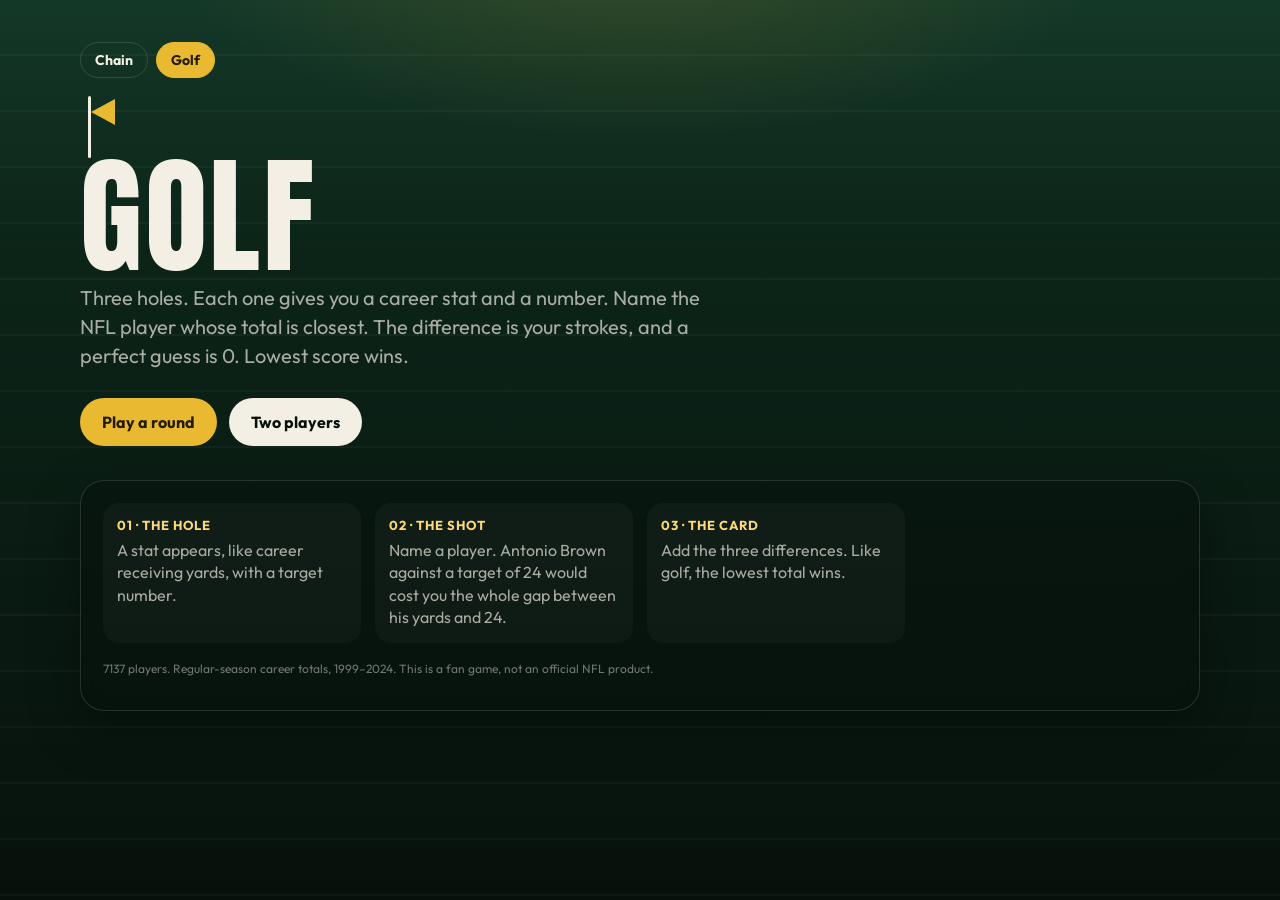
==== golf.html @ 33eace84 "Add NFL Golf so the site has a three-hole career-stat game. Co-authored-by: Cursor <cursoragent@curs" ====
<!DOCTYPE html>
<html lang="en">
  <head>
    <meta charset="UTF-8" />
    <meta name="viewport" content="width=device-width, initial-scale=1" />
    <meta name="theme-color" content="#07110c" />
    <title>NFL Golf</title>
    <link rel="preconnect" href="https://fonts.googleapis.com" />
    <link rel="preconnect" href="https://fonts.gstatic.com" crossorigin />
    <link
      href="https://fonts.googleapis.com/css2?family=Anton&family=Outfit:wght@400;500;600;700&display=swap"
      rel="stylesheet"
    />
    <link rel="stylesheet" href="css/styles.css?v=golf1" />
  </head>
  <body>
    <div id="app"></div>
    <script src="js/golf-stats.js?v=golf1"></script>
    <script src="js/golf.js?v=golf1"></script>
  </body>
</html>
---- css/styles.css ----
:root {
  --ink: #07110c;
  --field: #123524;
  --field-2: #0c2418;
  --paper: #f4efe4;
  --paper-2: #e7e0d0;
  --gold: #e8b931;
  --gold-2: #ffd978;
  --mint: #8ee7b0;
  --red: #ff6b57;
  --muted: rgba(244, 239, 228, 0.68);
  --line: rgba(244, 239, 228, 0.14);
  --shadow: 0 18px 50px rgba(0, 0, 0, 0.35);
  --display: "Anton", Impact, sans-serif;
  --body: "Outfit", "Segoe UI", sans-serif;
}

* { box-sizing: border-box; }

html, body {
  margin: 0;
  min-height: 100%;
}

body {
  font-family: var(--body);
  color: var(--paper);
  background:
    radial-gradient(900px 420px at 50% -10%, rgba(232, 185, 49, 0.18), transparent 55%),
    repeating-linear-gradient(
      to bottom,
      transparent 0 54px,
      rgba(255, 255, 255, 0.035) 54px 56px
    ),
    linear-gradient(180deg, #143828 0%, var(--field-2) 28%, var(--ink) 100%);
  min-height: 100vh;
}

button, input { font-family: inherit; }

button { cursor: pointer; }

#app { min-height: 100vh; }

.wrap {
  width: min(1120px, calc(100% - 32px));
  margin: 0 auto;
}

.home {
  padding: 42px 0 64px;
}

.brand {
  display: flex;
  align-items: center;
  gap: 14px;
}

.ball {
  width: 54px;
  height: 34px;
  border-radius: 50%;
  background: radial-gradient(circle at 35% 40%, #fff, #d7d1c4 55%, #b7ad9b);
  position: relative;
  box-shadow: inset 0 -6px 0 rgba(0, 0, 0, 0.08), 0 8px 16px rgba(0, 0, 0, 0.25);
}

.ball::before,
.ball::after {
  content: "";
  position: absolute;
  left: 50%;
  top: 4px;
  bottom: 4px;
  width: 2px;
  background: #6d6456;
  transform: translateX(-50%);
}

.ball::after {
  width: 18px;
  height: 2px;
  top: 50%;
  bottom: auto;
  background: transparent;
  box-shadow: -6px 0 0 #6d6456, 6px 0 0 #6d6456;
}

.eyebrow {
  letter-spacing: 0.22em;
  text-transform: uppercase;
  font-size: 12px;
  font-weight: 700;
  color: var(--gold-2);
  margin: 0 0 4px;
}

h1, h2, .num, .display {
  font-family: var(--display);
  font-weight: 400;
  letter-spacing: 0.02em;
  margin: 0;
}

h1 {
  font-size: clamp(72px, 12vw, 128px);
  line-height: 0.82;
}

.lede {
  max-width: 640px;
  font-size: 20px;
  line-height: 1.45;
  color: var(--muted);
  margin: 14px 0 0;
}

.mode-row, .setup-actions, .overlay-actions {
  display: flex;
  flex-wrap: wrap;
  gap: 12px;
  margin-top: 28px;
}

.btn {
  border: 0;
  border-radius: 999px;
  padding: 14px 22px;
  font-size: 16px;
  font-weight: 700;
  background: var(--paper);
  color: var(--ink);
  transition: transform 0.15s ease, background 0.15s ease;
}

.btn:hover { transform: translateY(-1px); }

.btn.primary {
  background: var(--gold);
  color: #241b04;
}

.btn.ghost {
  background: transparent;
  color: var(--paper);
  border: 1px solid var(--line);
}

.btn.danger {
  background: transparent;
  color: #ffd0c8;
  border: 1px solid rgba(255, 107, 87, 0.45);
}

.btn:disabled {
  opacity: 0.45;
  cursor: default;
  transform: none;
}

.panel {
  margin-top: 34px;
  background: rgba(7, 17, 12, 0.55);
  border: 1px solid var(--line);
  border-radius: 24px;
  padding: 22px;
  box-shadow: var(--shadow);
  backdrop-filter: blur(8px);
}

.steps {
  display: grid;
  grid-template-columns: repeat(4, 1fr);
  gap: 14px;
  margin: 0;
  padding: 0;
  list-style: none;
}

.steps li {
  background: rgba(255, 255, 255, 0.03);
  border-radius: 16px;
  padding: 14px;
  min-height: 128px;
}

.steps strong {
  display: block;
  color: var(--gold-2);
  font-size: 13px;
  letter-spacing: 0.08em;
  text-transform: uppercase;
  margin-bottom: 6px;
}

.steps p { margin: 0; color: var(--muted); line-height: 1.4; }

.example-label {
  margin: 22px 0 10px;
  color: var(--muted);
}

.chain {
  display: flex;
  gap: 0;
  overflow-x: auto;
  padding: 8px 4px 16px;
  scroll-snap-type: x proximity;
}

.chain.demo { overflow-x: auto; }
.chain.demo .linkball { width: 168px; height: 168px; flex-basis: 168px; }
.chain.demo .digits { font-size: 84px; }

.chain::-webkit-scrollbar { height: 8px; }
.chain::-webkit-scrollbar-thumb { background: rgba(232, 185, 49, 0.45); border-radius: 99px; }

.join {
  width: 28px;
  flex: 0 0 28px;
  align-self: center;
  height: 8px;
  background: linear-gradient(90deg, var(--gold), var(--gold-2));
  position: relative;
}

.join::before,
.join::after {
  content: "";
  position: absolute;
  top: 50%;
  width: 10px;
  height: 10px;
  border: 2px solid var(--gold-2);
  border-radius: 3px;
  transform: translateY(-50%) rotate(45deg);
  background: var(--ink);
}

.join::before { left: -2px; }
.join::after { right: -2px; }

.linkball {
  scroll-snap-align: center;
  width: 210px;
  height: 210px;
  flex: 0 0 210px;
  container-type: size;
  border-radius: 50%;
  position: relative;
  overflow: hidden;
  display: grid;
  place-items: center;
  background:
    radial-gradient(circle at 50% 35%, rgba(255, 255, 255, 0.16), transparent 58%),
    #163028;
  box-shadow: var(--shadow), inset 0 0 0 3px rgba(244, 239, 228, 0.12);
}

.linkball.now {
  box-shadow: var(--shadow), inset 0 0 0 4px var(--gold);
  transform: translateY(-4px);
}

.linkball.name { background: radial-gradient(circle at 50% 32%, #245c40, #0c1c16 72%); }

.linkball.numeral { background: radial-gradient(circle at 50% 32%, #245c40, #0c1c16 72%); }

.linkball.club { background: radial-gradient(circle at 50% 42%, #1c2c38, #101820 70%); }

.linkball .who {
  margin: 0;
  width: 82%;
  height: auto;
  padding: 0;
  display: flex;
  flex-direction: column;
  align-items: center;
  justify-content: center;
  gap: 1px;
  text-align: center;
  font-family: var(--display);
  font-size: 20cqmin;
  font-weight: 400;
  letter-spacing: 0.02em;
  line-height: 0.9;
  text-transform: uppercase;
  color: var(--paper);
}

.linkball .who span { display: block; max-width: 100%; }
.linkball .who.mid { font-size: 15cqmin; }
.linkball .who.small { font-size: 12cqmin; letter-spacing: 0.01em; }

.linkball .digits {
  margin: 0;
  font-family: var(--display);
  font-size: 112px;
  line-height: 0.8;
  color: var(--gold-2);
  text-shadow: 0 8px 0 rgba(0, 0, 0, 0.28);
}

.linkball .digits.tens { font-size: 92px; }

.linkball .crest {
  width: 72%;
  height: 72%;
  object-fit: contain;
}

.linkball .mug {
  width: 100%;
  height: 100%;
  object-fit: cover;
  object-position: center 18%;
}

.linkball .caption {
  position: absolute;
  left: 16%;
  right: 16%;
  bottom: 12%;
  margin: 0;
  padding: 0;
  display: flex;
  flex-direction: column;
  align-items: center;
  color: var(--paper);
  text-align: center;
  font-size: 8cqmin;
  font-weight: 700;
  line-height: 1.05;
  text-shadow: 0 1px 2px #000, 0 0 8px #000;
}

.linkball .caption span { display: block; max-width: 100%; }

.linkball.no-photo .mug { display: none; }

.chain-score { min-width: 132px; }
.chain-score strong { font-size: 36px; }

.board {
  min-height: 100vh;
  display: flex;
  flex-direction: column;
  padding: 18px 0 28px;
}

.topbar, .play-row, .name-row {
  display: flex;
  align-items: center;
  justify-content: space-between;
  gap: 12px;
}

.scores {
  display: flex;
  gap: 8px;
  align-items: center;
}

.score {
  background: rgba(7, 17, 12, 0.55);
  border: 1px solid var(--line);
  border-radius: 14px;
  padding: 8px 12px;
  min-width: 112px;
}

.score.on { border-color: var(--gold); }

.score span { display: block; color: var(--muted); font-size: 12px; }

.score strong {
  font-family: var(--display);
  font-size: 28px;
  font-weight: 400;
}

.clock {
  width: 74px;
  height: 74px;
  border-radius: 50%;
  display: grid;
  place-items: center;
  background: rgba(7, 17, 12, 0.7);
  border: 3px solid var(--gold);
  font-family: var(--display);
  font-size: 32px;
}

.clock.hot {
  border-color: var(--red);
  color: #ffd0c8;
  animation: pulse 0.8s ease-in-out infinite;
}

.clock.off { font-size: 28px; }

@keyframes pulse {
  50% { transform: scale(1.04); }
}

.prompt-block { margin: 18px 0 6px; }

.prompt-block h2 {
  font-family: var(--body);
  font-weight: 700;
  font-size: clamp(26px, 4vw, 40px);
  letter-spacing: 0;
  line-height: 1.15;
}

.turn-name { color: var(--gold-2); }

.msg {
  min-height: 24px;
  margin: 8px 0 0;
  font-weight: 700;
}

.msg.bad { color: #ffb1a6; }
.msg.good { color: var(--mint); }

.play-row { align-items: flex-start; margin-top: 8px; }

.search {
  position: relative;
  flex: 1;
}

.search input {
  width: 100%;
  border: 0;
  border-radius: 16px;
  padding: 16px 18px;
  font-size: 18px;
  background: var(--paper);
  color: var(--ink);
  outline: 3px solid transparent;
}

.search input:focus { outline-color: var(--gold); }

.suggestions {
  position: absolute;
  z-index: 5;
  left: 0;
  right: 0;
  top: calc(100% + 6px);
  background: var(--paper);
  color: var(--ink);
  border-radius: 16px;
  overflow: hidden;
  box-shadow: var(--shadow);
}

.suggestions button {
  width: 100%;
  text-align: left;
  border: 0;
  background: transparent;
  padding: 12px 14px;
  display: flex;
  justify-content: space-between;
  gap: 12px;
  font-size: 16px;
}

.suggestions button.on, .suggestions button:hover { background: #efe6d1; }

.suggestions small { color: #5d564b; }

.icon-btn {
  width: 44px;
  height: 44px;
  border-radius: 50%;
  border: 1px solid var(--line);
  background: rgba(7, 17, 12, 0.45);
  color: var(--paper);
}

.hero-card { margin-top: 8px; }

.setup, .overlay {
  width: min(720px, calc(100% - 32px));
  margin: 48px auto;
}

.field {
  display: flex;
  flex-direction: column;
  gap: 6px;
  margin-bottom: 14px;
}

.field span { font-size: 13px; letter-spacing: 0.08em; text-transform: uppercase; color: var(--gold-2); }

.choices { display: flex; flex-wrap: wrap; gap: 8px; }

.choices button {
  border-radius: 999px;
  border: 1px solid var(--line);
  background: transparent;
  color: var(--paper);
  padding: 10px 14px;
}

.choices button.on {
  background: var(--gold);
  color: #241b04;
  border-color: var(--gold);
}

.text-input, .setup input[type="text"] {
  border: 0;
  border-radius: 14px;
  padding: 12px 14px;
  font-size: 16px;
  background: var(--paper);
  color: var(--ink);
}

.overlay {
  position: fixed;
  inset: 0;
  background: rgba(5, 10, 8, 0.72);
  display: grid;
  place-items: center;
  padding: 20px;
  z-index: 20;
}

.sheet {
  width: min(560px, 100%);
  background: #10261b;
  border: 1px solid var(--line);
  border-radius: 24px;
  padding: 28px;
  box-shadow: var(--shadow);
}

.sheet h2 {
  font-size: clamp(40px, 8vw, 64px);
  line-height: 0.9;
  margin-bottom: 8px;
}

.sheet p { color: var(--muted); line-height: 1.45; }

.reveals {
  display: flex;
  flex-wrap: wrap;
  gap: 8px;
  margin: 12px 0 0;
  padding: 0;
  list-style: none;
}

.reveals li {
  background: rgba(232, 185, 49, 0.15);
  color: var(--gold-2);
  border-radius: 999px;
  padding: 6px 10px;
  font-weight: 700;
}

.thinking { color: var(--gold-2); }

.shake { animation: shake 0.35s linear; }

@keyframes shake {
  25% { transform: translateX(-4px); }
  50% { transform: translateX(4px); }
  75% { transform: translateX(-3px); }
}

.fine {
  margin-top: 18px;
  color: rgba(244, 239, 228, 0.45);
  font-size: 12px;
}

a.btn { text-decoration: none; display: inline-flex; align-items: center; }

.game-nav {
  display: flex;
  gap: 8px;
  margin-bottom: 18px;
}

.game-nav a {
  text-decoration: none;
  color: var(--paper);
  border: 1px solid var(--line);
  border-radius: 999px;
  padding: 8px 14px;
  font-weight: 700;
  font-size: 14px;
}

.game-nav a.on {
  background: var(--gold);
  color: #241b04;
  border-color: var(--gold);
}

.pin {
  width: 48px;
  height: 62px;
  position: relative;
  margin-bottom: 6px;
}

.pin::before {
  content: "";
  position: absolute;
  left: 8px;
  top: 0;
  bottom: 0;
  width: 3px;
  border-radius: 2px;
  background: var(--paper);
}

.pin::after {
  content: "";
  position: absolute;
  left: 11px;
  top: 3px;
  border-style: solid;
  border-width: 13px 24px 13px 0;
  border-color: transparent var(--gold) transparent transparent;
}

.target-num {
  font-family: var(--display);
  font-size: clamp(76px, 16vw, 128px);
  line-height: 0.82;
  color: var(--gold-2);
  margin: 6px 0 0;
}

.hole-copy {
  max-width: 560px;
  color: var(--muted);
  font-size: 18px;
  line-height: 1.45;
  margin: 12px 0 0;
}

.scorecard {
  width: 100%;
  border-collapse: collapse;
  margin-top: 8px;
}

.scorecard th,
.scorecard td {
  padding: 10px 8px;
  text-align: center;
  border-bottom: 1px solid var(--line);
}

.scorecard th:first-child,
.scorecard td:first-child { text-align: left; }

.scorecard .tot { color: var(--gold-2); }

.miss { color: #ffd0c8; min-height: 1.2em; margin: 10px 0 0; }

.reveal {
  margin-top: 16px;
  display: grid;
  gap: 8px;
}

.reveal p { margin: 0; color: var(--muted); line-height: 1.4; }

.reveal strong { color: var(--paper); }

.ace { color: var(--mint); font-weight: 700; }

@media (max-width: 800px) {
  .chain.demo { overflow-x: auto; }
  .chain.demo .linkball, .linkball { width: 168px; height: 168px; flex-basis: 168px; }
  .linkball .digits { font-size: 78px; }
  .steps { grid-template-columns: 1fr 1fr; }
  .topbar { flex-wrap: wrap; }
  .play-row { flex-direction: column; }
  .play-row .btn { width: 100%; }
  h1 { font-size: 76px; }
}

@media (prefers-reduced-motion: reduce) {
  .clock.hot, .shake, .btn { animation: none; transition: none; }
}
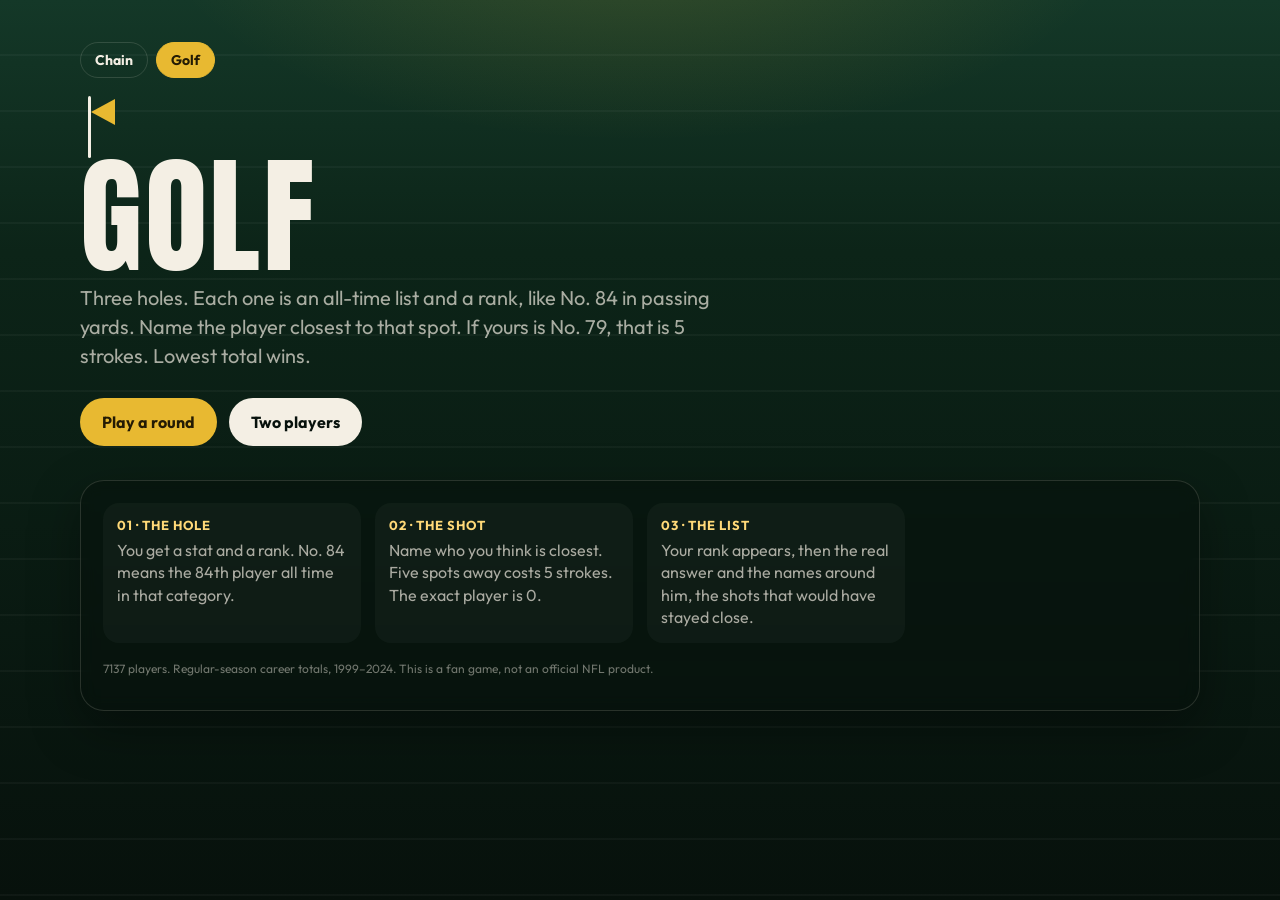
==== commit 7648a131: "Score NFL Golf by all-time rank and show the list around the answer. Co-authored-by: Cursor <cursora" ====
--- a/golf.html
+++ b/golf.html
@@ -11,11 +11,11 @@
       href="https://fonts.googleapis.com/css2?family=Anton&family=Outfit:wght@400;500;600;700&display=swap"
       rel="stylesheet"
     />
-    <link rel="stylesheet" href="css/styles.css?v=golf1" />
+    <link rel="stylesheet" href="css/styles.css?v=golf2" />
   </head>
   <body>
     <div id="app"></div>
-    <script src="js/golf-stats.js?v=golf1"></script>
-    <script src="js/golf.js?v=golf1"></script>
+    <script src="js/golf-stats.js?v=golf2"></script>
+    <script src="js/golf.js?v=golf2"></script>
   </body>
 </html>
--- a/css/styles.css
+++ b/css/styles.css
@@ -684,6 +684,86 @@
 
 .ace { color: var(--mint); font-weight: 700; }
 
+.stat-title {
+  font-size: clamp(36px, 6vw, 64px);
+  text-transform: uppercase;
+}
+
+.call { animation: spawn 0.4s ease both; }
+
+.board-label {
+  margin: 14px 0 0;
+  letter-spacing: 0.16em;
+  text-transform: uppercase;
+  font-size: 12px;
+  font-weight: 700;
+  color: var(--gold-2);
+}
+
+.board {
+  list-style: none;
+  margin: 10px 0 0;
+  padding: 0;
+  display: grid;
+  gap: 8px;
+}
+
+.board li {
+  animation: spawn 0.45s ease both;
+}
+
+.board .row {
+  display: grid;
+  grid-template-columns: 58px 1fr auto;
+  gap: 10px;
+  align-items: center;
+  padding: 10px 12px;
+  border-radius: 16px;
+  background: rgba(255, 255, 255, 0.04);
+  border: 1px solid transparent;
+}
+
+.board .rk {
+  font-family: var(--display);
+  font-size: 30px;
+  line-height: 1;
+  color: var(--gold-2);
+}
+
+.board .nm b { display: block; font-size: 16px; }
+
+.board .nm small { color: var(--muted); }
+
+.board .st {
+  font-variant-numeric: tabular-nums;
+  color: var(--paper);
+  font-weight: 700;
+}
+
+.board .row.flag {
+  background: rgba(232, 185, 49, 0.16);
+  border-color: var(--gold);
+}
+
+.board .row.you {
+  border-color: var(--mint);
+  box-shadow: inset 4px 0 0 var(--mint);
+}
+
+.board .row.you.flag { box-shadow: inset 4px 0 0 var(--gold); }
+
+.board .gap {
+  text-align: center;
+  letter-spacing: 0.45em;
+  color: var(--muted);
+  padding: 2px 0;
+}
+
+@keyframes spawn {
+  from { opacity: 0; transform: translateY(16px); }
+  to { opacity: 1; transform: none; }
+}
+
 @media (max-width: 800px) {
   .chain.demo { overflow-x: auto; }
   .chain.demo .linkball, .linkball { width: 168px; height: 168px; flex-basis: 168px; }
@@ -696,5 +776,5 @@
 }
 
 @media (prefers-reduced-motion: reduce) {
-  .clock.hot, .shake, .btn { animation: none; transition: none; }
-}
+  .clock.hot, .shake, .btn, .board li, .call { animation: none; transition: none; }
+}
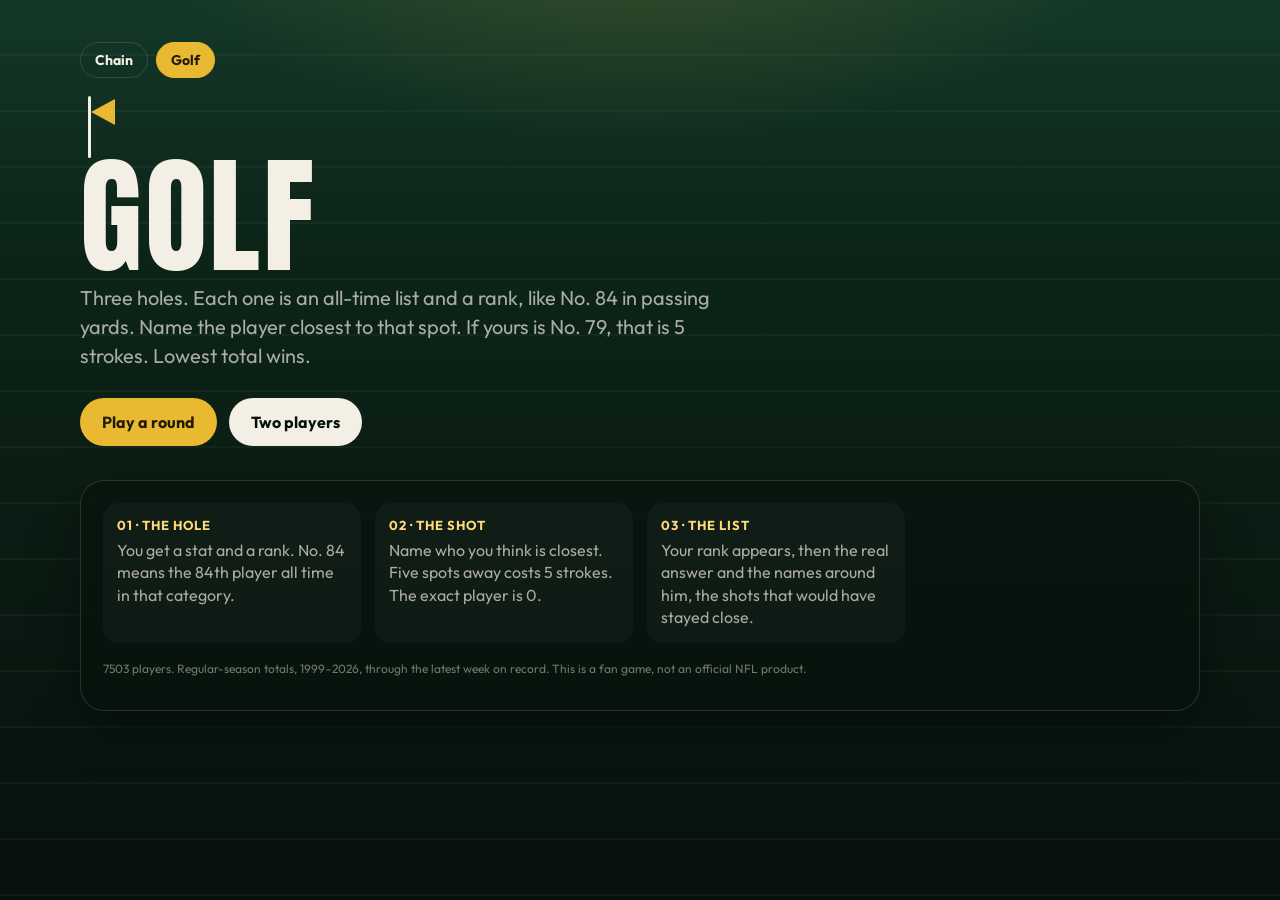
==== commit 02f14526: "Update NFL Golf career totals through the latest 2026 week. Co-authored-by: Cursor <cursoragent@curs" ====
--- a/golf.html
+++ b/golf.html
@@ -15,7 +15,7 @@
   </head>
   <body>
     <div id="app"></div>
-    <script src="js/golf-stats.js?v=golf2"></script>
+    <script src="js/golf-stats.js?v=golf3"></script>
     <script src="js/golf.js?v=golf2"></script>
   </body>
 </html>
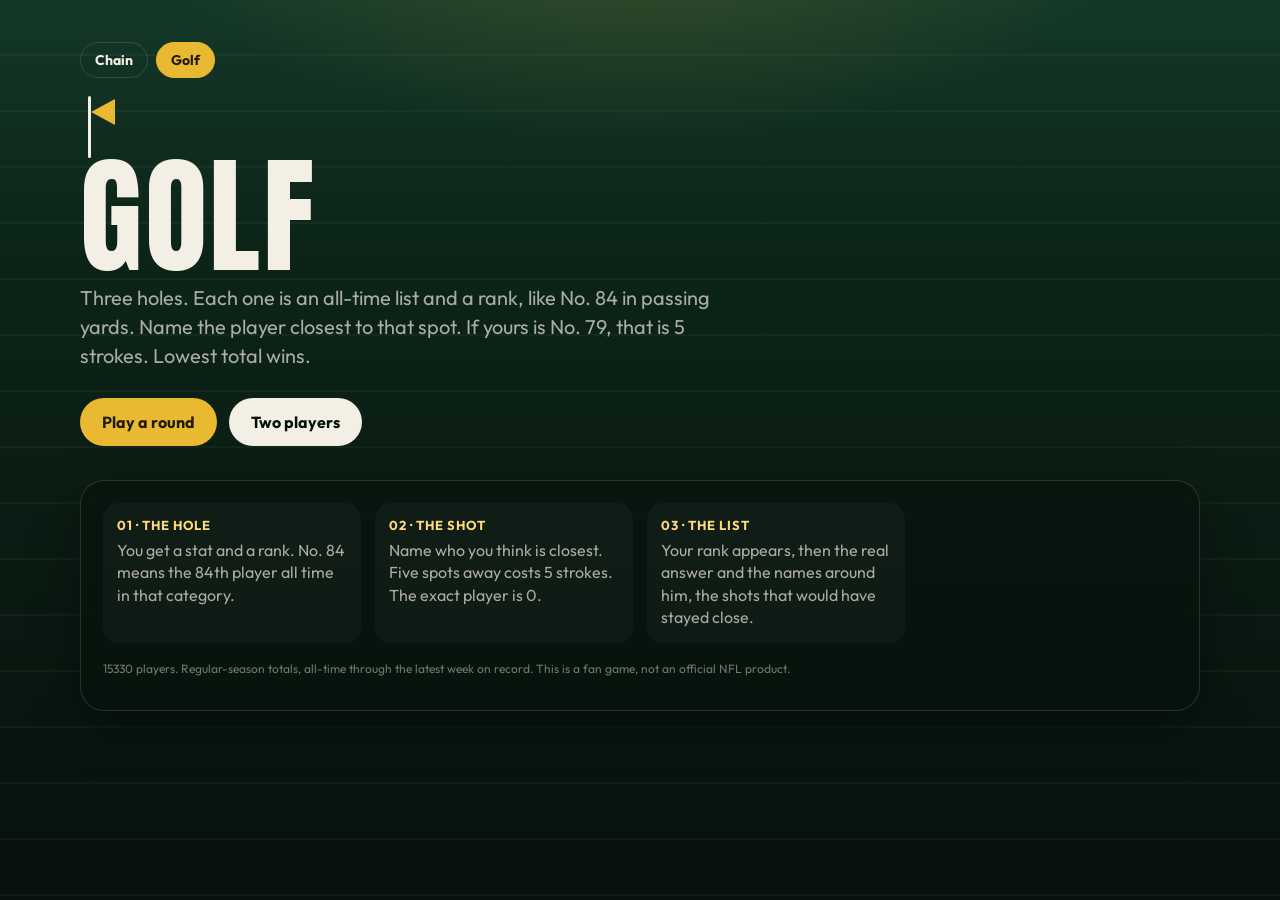
==== commit f9064a48: "Extend NFL Golf career ranks back through the all-time record book. Co-authored-by: Cursor <cursorag" ====
--- a/golf.html
+++ b/golf.html
@@ -15,7 +15,7 @@
   </head>
   <body>
     <div id="app"></div>
-    <script src="js/golf-stats.js?v=golf3"></script>
+    <script src="js/golf-stats.js?v=golf4"></script>
     <script src="js/golf.js?v=golf2"></script>
   </body>
 </html>
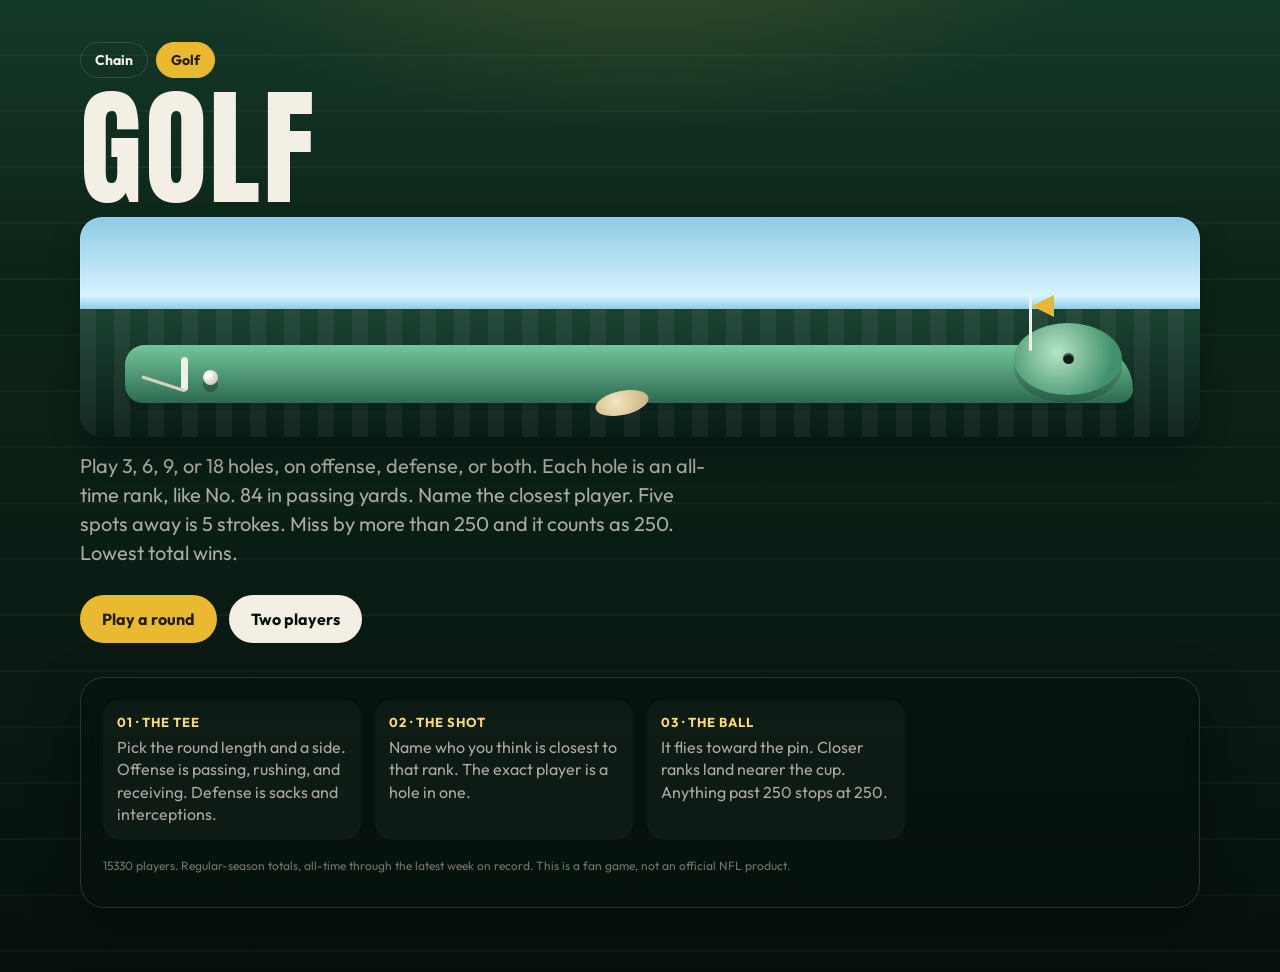
==== commit 6be30758: "Make NFL Golf feel like a round, with a fairway, longer cards, and a 250-stroke cap. Co-authored-by:" ====
--- a/golf.html
+++ b/golf.html
@@ -11,11 +11,11 @@
       href="https://fonts.googleapis.com/css2?family=Anton&family=Outfit:wght@400;500;600;700&display=swap"
       rel="stylesheet"
     />
-    <link rel="stylesheet" href="css/styles.css?v=golf2" />
+    <link rel="stylesheet" href="css/styles.css?v=golf5" />
   </head>
   <body>
     <div id="app"></div>
     <script src="js/golf-stats.js?v=golf4"></script>
-    <script src="js/golf.js?v=golf2"></script>
+    <script src="js/golf.js?v=golf5"></script>
   </body>
 </html>
--- a/css/styles.css
+++ b/css/styles.css
@@ -759,6 +759,242 @@
   padding: 2px 0;
 }
 
+.course {
+  position: relative;
+  height: 220px;
+  margin: 16px 0 8px;
+  border-radius: 22px;
+  overflow: hidden;
+  background: linear-gradient(180deg, #8ecae6 0%, #d7f3ff 36%, #8ecae6 42%, transparent 42%);
+  box-shadow: inset 0 0 0 1px rgba(255, 255, 255, 0.08), 0 16px 30px rgba(0, 0, 0, 0.28);
+}
+
+.course .sky i {
+  position: absolute;
+  height: 16px;
+  border-radius: 20px;
+  background: rgba(255, 255, 255, 0.82);
+  animation: drift 22s linear infinite;
+}
+
+.course .sky i:first-child { width: 74px; top: 22px; left: -90px; }
+.course .sky i:last-child { width: 42px; top: 52px; left: -50px; animation-duration: 30s; animation-delay: -10s; }
+
+.course .grass {
+  position: absolute;
+  left: 0;
+  right: 0;
+  bottom: 0;
+  height: 58%;
+  background:
+    repeating-linear-gradient(90deg, rgba(255, 255, 255, 0.05) 0 16px, transparent 16px 34px),
+    linear-gradient(#1b4332, #081c15);
+}
+
+.course .fairway {
+  position: absolute;
+  left: 4%;
+  right: 6%;
+  bottom: 34px;
+  height: 58px;
+  border-radius: 40px 90px 28px 36px;
+  background: linear-gradient(#74c69d, #2d6a4f);
+  box-shadow: 0 8px 0 rgba(0, 0, 0, 0.12);
+}
+
+.course .bunker {
+  position: absolute;
+  left: 46%;
+  bottom: 22px;
+  width: 54px;
+  height: 24px;
+  border-radius: 50%;
+  background: radial-gradient(circle at 40% 40%, #f3e5c0, #c9ae78);
+  transform: rotate(-12deg);
+}
+
+.course .green {
+  position: absolute;
+  right: 7%;
+  bottom: 42px;
+  width: 108px;
+  height: 72px;
+  border-radius: 50%;
+  background: radial-gradient(circle at 40% 40%, #b7e4c7, #40916c 72%);
+  box-shadow: 0 8px 0 rgba(0, 0, 0, 0.15);
+}
+
+.course .green b {
+  position: absolute;
+  left: 46%;
+  top: 42%;
+  width: 11px;
+  height: 11px;
+  border-radius: 50%;
+  background: #102018;
+  box-shadow: inset 0 2px 0 rgba(255, 255, 255, 0.25);
+}
+
+.course .flag {
+  position: absolute;
+  right: 15%;
+  bottom: 86px;
+  width: 3px;
+  height: 58px;
+  background: var(--paper);
+  border-radius: 2px;
+}
+
+.course .flag i {
+  position: absolute;
+  left: 3px;
+  top: 2px;
+  border-style: solid;
+  border-width: 11px 22px 11px 0;
+  border-color: transparent var(--gold) transparent transparent;
+  transform-origin: left center;
+  animation: wave 1.15s ease-in-out infinite;
+}
+
+.course .golfer {
+  position: absolute;
+  left: 9%;
+  bottom: 46px;
+  width: 7px;
+  height: 34px;
+  border-radius: 6px;
+  background: var(--paper);
+}
+
+.course .club {
+  position: absolute;
+  left: 3px;
+  bottom: 0;
+  width: 3px;
+  height: 46px;
+  border-radius: 2px;
+  background: #d9d0c0;
+  transform-origin: bottom center;
+  transform: rotate(-72deg);
+}
+
+.course.played .club { animation: swing 0.42s ease-in forwards; }
+
+.gball {
+  position: absolute;
+  left: 11%;
+  bottom: 52px;
+  width: 15px;
+  height: 15px;
+  border-radius: 50%;
+  background:
+    radial-gradient(circle at 32% 32%, #fff 0 28%, transparent 29%),
+    radial-gradient(circle at 35% 35%, #fff, #ddd6c8 58%, #b7ad9b);
+  box-shadow: 0 7px 0 rgba(0, 0, 0, 0.28);
+  z-index: 2;
+}
+
+.gball b {
+  position: absolute;
+  left: 50%;
+  bottom: 18px;
+  transform: translateX(-50%);
+  background: var(--gold);
+  color: #241b04;
+  border-radius: 999px;
+  padding: 1px 6px;
+  font-size: 12px;
+  font-weight: 800;
+  opacity: 0;
+}
+
+.course.played .gball.fair,
+.course.played .gball.ace {
+  animation: drive 1.05s cubic-bezier(0.18, 0.7, 0.28, 1) 0.32s forwards;
+}
+
+.course.played .gball.wide {
+  animation: shank 0.9s cubic-bezier(0.2, 0.7, 0.3, 1) 0.32s forwards;
+}
+
+.course.played .gball.ace {
+  animation: drive 1.05s cubic-bezier(0.18, 0.7, 0.28, 1) 0.32s forwards, sink 0.35s ease 1.45s forwards;
+}
+
+.course.played .gball.lag { animation-delay: 0.55s; }
+.course.played .gball.lag.ace { animation-delay: 0.55s, 1.7s; }
+
+.course.played .gball b { animation: pop 0.3s ease 1.4s forwards; }
+.course.played .gball.lag b { animation-delay: 1.7s; }
+
+.ace-banner {
+  position: absolute;
+  left: 50%;
+  top: 16px;
+  margin: 0;
+  transform: translateX(-50%) scale(0.8);
+  font-family: var(--display);
+  font-size: 32px;
+  letter-spacing: 0.04em;
+  color: var(--gold-2);
+  text-shadow: 0 4px 0 rgba(0, 0, 0, 0.25);
+  opacity: 0;
+  animation: banner 0.45s ease 1.35s forwards;
+}
+
+.scorecard-wrap { overflow-x: auto; }
+
+.scorecard.long th,
+.scorecard.long td {
+  padding: 8px 5px;
+  font-size: 13px;
+}
+
+.scorecard td.now {
+  color: var(--gold-2);
+  font-weight: 800;
+}
+
+.scorecard td.sub { color: var(--mint); }
+
+@keyframes drift {
+  to { transform: translateX(140vw); }
+}
+
+@keyframes wave {
+  50% { transform: skewX(-8deg) scaleX(0.9); }
+}
+
+@keyframes swing {
+  0% { transform: rotate(-72deg); }
+  70% { transform: rotate(24deg); }
+  100% { transform: rotate(8deg); }
+}
+
+@keyframes drive {
+  0% { left: 11%; bottom: 52px; }
+  42% { bottom: 158px; }
+  100% { left: var(--land); bottom: 58px; }
+}
+
+@keyframes shank {
+  0% { left: 11%; bottom: 52px; }
+  40% { left: 30%; bottom: 120px; }
+  100% { left: 20%; bottom: 16px; }
+}
+
+@keyframes sink {
+  to { transform: scale(0.2); opacity: 0; }
+}
+
+@keyframes pop {
+  to { opacity: 1; }
+}
+
+@keyframes banner {
+  to { opacity: 1; transform: translateX(-50%) scale(1); }
+}
+
 @keyframes spawn {
   from { opacity: 0; transform: translateY(16px); }
   to { opacity: 1; transform: none; }
@@ -776,5 +1012,13 @@
 }
 
 @media (prefers-reduced-motion: reduce) {
-  .clock.hot, .shake, .btn, .board li, .call { animation: none; transition: none; }
-}
+  .clock.hot, .shake, .btn, .board li, .call,
+  .course .sky i, .course .flag i, .course .club, .gball, .gball b, .ace-banner {
+    animation: none;
+    transition: none;
+  }
+  .course.played .gball.fair,
+  .course.played .gball.ace { left: var(--land); bottom: 58px; }
+  .course.played .gball.wide { left: 20%; bottom: 16px; }
+  .course.played .gball b, .ace-banner { opacity: 1; }
+}
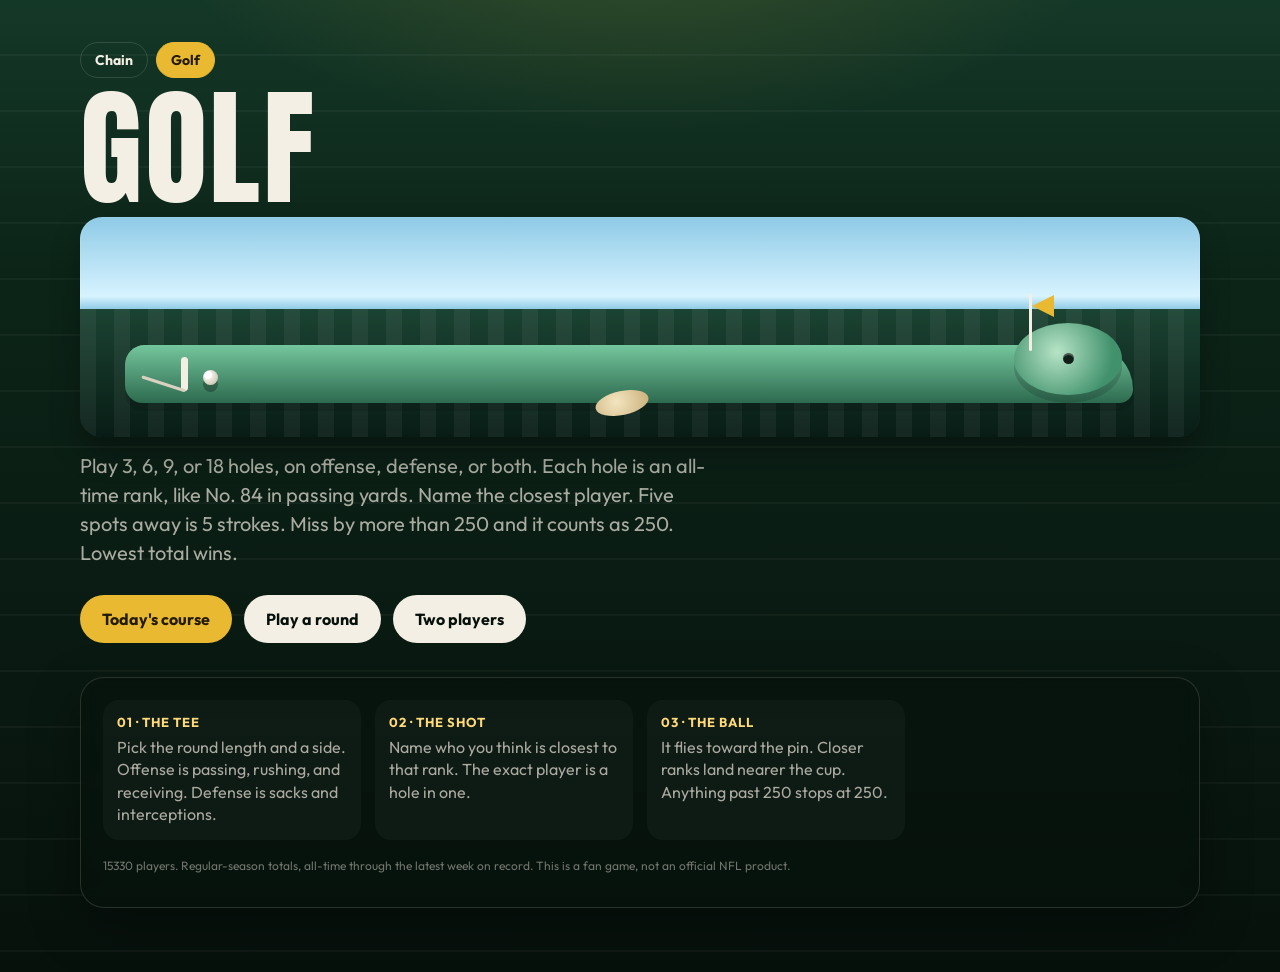
==== commit c63e59f7: "Add a shared 3-hole daily golf course, and make chain links lock in. Difficult solo chains now start" ====
--- a/golf.html
+++ b/golf.html
@@ -11,11 +11,11 @@
       href="https://fonts.googleapis.com/css2?family=Anton&family=Outfit:wght@400;500;600;700&display=swap"
       rel="stylesheet"
     />
-    <link rel="stylesheet" href="css/styles.css?v=golf5" />
+    <link rel="stylesheet" href="css/styles.css?v=golf7" />
   </head>
   <body>
     <div id="app"></div>
     <script src="js/golf-stats.js?v=golf4"></script>
-    <script src="js/golf.js?v=golf5"></script>
+    <script src="js/golf.js?v=golf7"></script>
   </body>
 </html>
--- a/css/styles.css
+++ b/css/styles.css
@@ -261,6 +261,44 @@
 .linkball.now {
   box-shadow: var(--shadow), inset 0 0 0 4px var(--gold);
   transform: translateY(-4px);
+}
+
+.linkball.lock {
+  animation: lock-in 0.48s cubic-bezier(0.2, 0.8, 0.2, 1) both;
+}
+
+.linkball.lock::after,
+.linkball.photo.reveal::after {
+  content: "";
+  position: absolute;
+  inset: 0;
+  border-radius: 50%;
+  background: radial-gradient(circle at 50% 32%, #2f8a58, #0c1c16 72%);
+  animation: jersey-fill 0.62s ease forwards;
+  pointer-events: none;
+}
+
+.linkball.photo.reveal .mug {
+  animation: mug-in 0.7s ease both;
+}
+
+.linkball.photo .caption { z-index: 2; }
+
+.join.lock {
+  transform-origin: left center;
+  animation: join-lock 0.34s ease both;
+}
+
+.chain.broken { overflow: visible; }
+
+.linkball.drop {
+  z-index: 3;
+  animation: drop-link 0.62s cubic-bezier(0.4, 0, 0.8, 1) forwards;
+}
+
+.join.snap {
+  transform-origin: left center;
+  animation: snap-join 0.28s ease forwards;
 }
 
 .linkball.name { background: radial-gradient(circle at 50% 32%, #245c40, #0c1c16 72%); }
@@ -942,6 +980,12 @@
   animation: banner 0.45s ease 1.35s forwards;
 }
 
+.score-line {
+  margin: 16px 0 0;
+  font-weight: 700;
+  letter-spacing: 0.01em;
+}
+
 .scorecard-wrap { overflow-x: auto; }
 
 .scorecard.long th,
@@ -998,6 +1042,37 @@
 @keyframes spawn {
   from { opacity: 0; transform: translateY(16px); }
   to { opacity: 1; transform: none; }
+}
+
+@keyframes lock-in {
+  0% { transform: translate(42px, 22px) scale(0.7) rotate(8deg); opacity: 0; }
+  58% { transform: translate(-8px, -12px) scale(1.06) rotate(-2deg); opacity: 1; }
+  100% { transform: translateY(-4px) scale(1); opacity: 1; }
+}
+
+@keyframes jersey-fill {
+  0% { opacity: 0.92; }
+  100% { opacity: 0; }
+}
+
+@keyframes mug-in {
+  from { opacity: 0; transform: scale(1.06); }
+  to { opacity: 1; transform: none; }
+}
+
+@keyframes join-lock {
+  from { transform: scaleX(0); opacity: 0; }
+  to { transform: scaleX(1); opacity: 1; }
+}
+
+@keyframes drop-link {
+  0% { transform: translateY(-4px) rotate(0deg); opacity: 1; }
+  18% { transform: translateY(-14px) rotate(-8deg); opacity: 1; }
+  100% { transform: translateY(120px) rotate(26deg); opacity: 0; }
+}
+
+@keyframes snap-join {
+  to { transform: scaleX(0.2) rotate(14deg); opacity: 0; }
 }
 
 @media (max-width: 800px) {
@@ -1013,10 +1088,13 @@
 
 @media (prefers-reduced-motion: reduce) {
   .clock.hot, .shake, .btn, .board li, .call,
-  .course .sky i, .course .flag i, .course .club, .gball, .gball b, .ace-banner {
+  .course .sky i, .course .flag i, .course .club, .gball, .gball b, .ace-banner,
+  .linkball.lock, .linkball.lock::after, .linkball.photo.reveal .mug, .linkball.photo.reveal::after,
+  .join.lock, .linkball.drop, .join.snap {
     animation: none;
     transition: none;
   }
+  .linkball.drop { opacity: 1; transform: translateY(-4px); }
   .course.played .gball.fair,
   .course.played .gball.ace { left: var(--land); bottom: 58px; }
   .course.played .gball.wide { left: 20%; bottom: 16px; }
